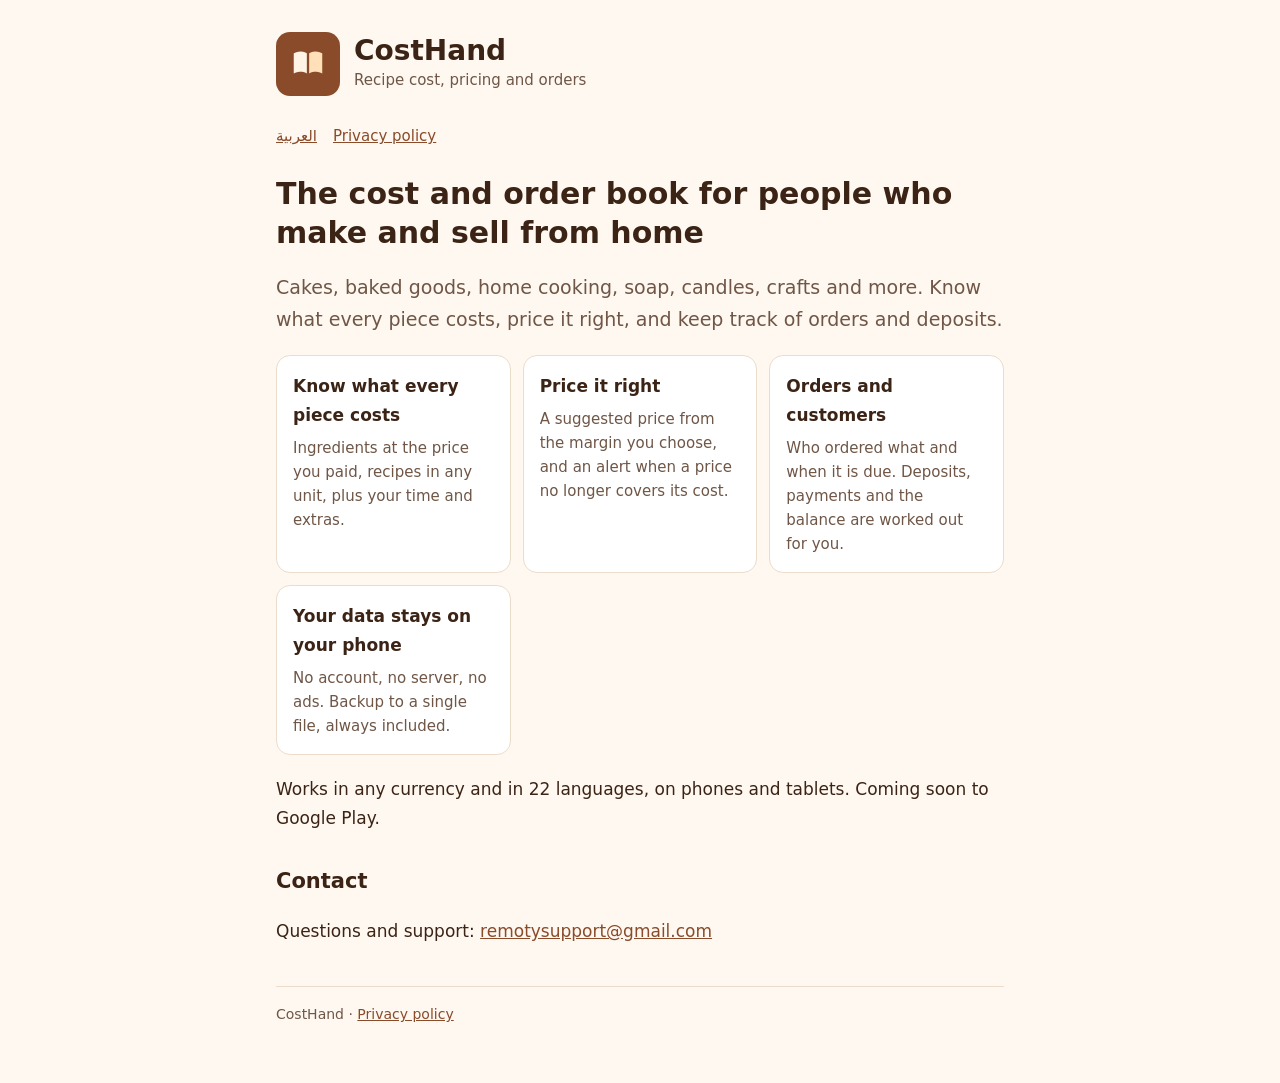
==== en/index.html @ c134254a "CostHand site: intro pages and privacy policy Co-Authored-By: Claude Fable 5.2 <noreply@anthropic.co" ====
<!doctype html>
<html lang="en">
<head>
<meta charset="utf-8">
<meta name="viewport" content="width=device-width,initial-scale=1">
<title>CostHand: Recipe Cost &amp; Orders</title>
<meta name="description" content="CostHand is the cost and order book for people who make and sell from home. All data stays on your phone.">
<link rel="icon" href="../icon.png">
<link rel="stylesheet" href="../style.css">
</head>
<body>
<main>
<header class="top">
  <img src="../icon.png" alt="">
  <div><div class="name">CostHand</div><div class="tag">Recipe cost, pricing and orders</div></div>
</header>
<nav><a href="../">العربية</a><a href="../privacy/">Privacy policy</a></nav>

<h1>The cost and order book for people who make and sell from home</h1>
<p class="lead">Cakes, baked goods, home cooking, soap, candles, crafts and more. Know what every piece costs, price it right, and keep track of orders and deposits.</p>

<div class="grid">
  <div class="card"><h3>Know what every piece costs</h3><p>Ingredients at the price you paid, recipes in any unit, plus your time and extras.</p></div>
  <div class="card"><h3>Price it right</h3><p>A suggested price from the margin you choose, and an alert when a price no longer covers its cost.</p></div>
  <div class="card"><h3>Orders and customers</h3><p>Who ordered what and when it is due. Deposits, payments and the balance are worked out for you.</p></div>
  <div class="card"><h3>Your data stays on your phone</h3><p>No account, no server, no ads. Backup to a single file, always included.</p></div>
</div>

<p>Works in any currency and in 22 languages, on phones and tablets. Coming soon to Google Play.</p>

<h2>Contact</h2>
<p>Questions and support: <a href="mailto:remotysupport@gmail.com">remotysupport@gmail.com</a></p>

<footer>CostHand · <a href="../privacy/">Privacy policy</a></footer>
</main>
</body>
</html>
---- style.css ----
:root{--bg:#fff8f0;--ink:#3b2416;--muted:#6f5646;--brand:#8a4b2a;--card:#ffffff;--line:#ecdccb}
@media (prefers-color-scheme:dark){:root{--bg:#1e1510;--ink:#f6e9dc;--muted:#c9b3a2;--brand:#e0a37a;--card:#2a1e17;--line:#3d2c22}}
*{box-sizing:border-box}
body{margin:0;background:var(--bg);color:var(--ink);font:17px/1.7 system-ui,-apple-system,"Segoe UI",Roboto,"Noto Sans Arabic","Noto Sans",sans-serif}
main{max-width:760px;margin:0 auto;padding:32px 16px 56px}
header.top{display:flex;align-items:center;gap:14px;margin-bottom:28px}
header.top img{width:64px;height:64px;border-radius:14px}
header.top .name{font-size:28px;font-weight:700;line-height:1.2}
header.top .tag{color:var(--muted);font-size:15px}
nav{display:flex;gap:16px;flex-wrap:wrap;margin-bottom:24px;font-size:15px}
a{color:var(--brand)}
h1{font-size:30px;line-height:1.3;margin:0 0 12px}
h2{font-size:21px;margin:32px 0 8px}
p,li{color:var(--ink)}
.lead{font-size:19px;color:var(--muted)}
.grid{display:grid;grid-template-columns:repeat(auto-fit,minmax(220px,1fr));gap:12px;margin:20px 0}
.card{background:var(--card);border:1px solid var(--line);border-radius:14px;padding:16px}
.card h3{margin:0 0 6px;font-size:17px}
.card p{margin:0;color:var(--muted);font-size:15px;line-height:1.6}
footer{margin-top:40px;padding-top:16px;border-top:1px solid var(--line);color:var(--muted);font-size:14px}
hr{border:0;border-top:1px solid var(--line);margin:40px 0}
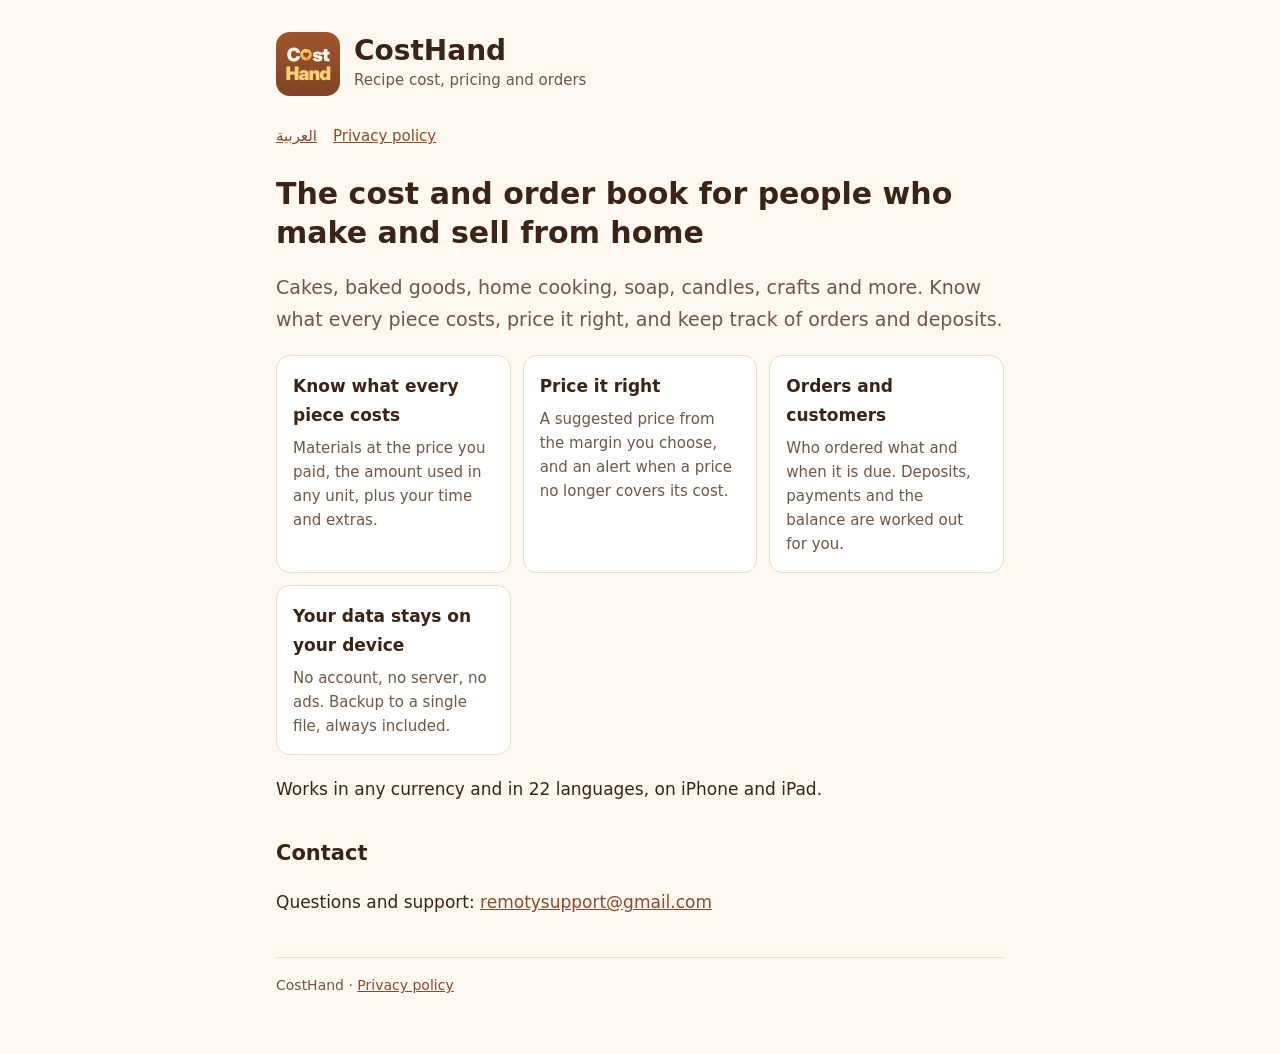
==== commit 25b3ea81: "Site: iPhone and iPad instead of 'coming soon to Google Play'; materials wording Co-Authored-By: Cla" ====
--- a/en/index.html
+++ b/en/index.html
@@ -20,13 +20,13 @@
 <p class="lead">Cakes, baked goods, home cooking, soap, candles, crafts and more. Know what every piece costs, price it right, and keep track of orders and deposits.</p>
 
 <div class="grid">
-  <div class="card"><h3>Know what every piece costs</h3><p>Ingredients at the price you paid, recipes in any unit, plus your time and extras.</p></div>
+  <div class="card"><h3>Know what every piece costs</h3><p>Materials at the price you paid, the amount used in any unit, plus your time and extras.</p></div>
   <div class="card"><h3>Price it right</h3><p>A suggested price from the margin you choose, and an alert when a price no longer covers its cost.</p></div>
   <div class="card"><h3>Orders and customers</h3><p>Who ordered what and when it is due. Deposits, payments and the balance are worked out for you.</p></div>
-  <div class="card"><h3>Your data stays on your phone</h3><p>No account, no server, no ads. Backup to a single file, always included.</p></div>
+  <div class="card"><h3>Your data stays on your device</h3><p>No account, no server, no ads. Backup to a single file, always included.</p></div>
 </div>
 
-<p>Works in any currency and in 22 languages, on phones and tablets. Coming soon to Google Play.</p>
+<p>Works in any currency and in 22 languages, on iPhone and iPad.</p>
 
 <h2>Contact</h2>
 <p>Questions and support: <a href="mailto:remotysupport@gmail.com">remotysupport@gmail.com</a></p>
